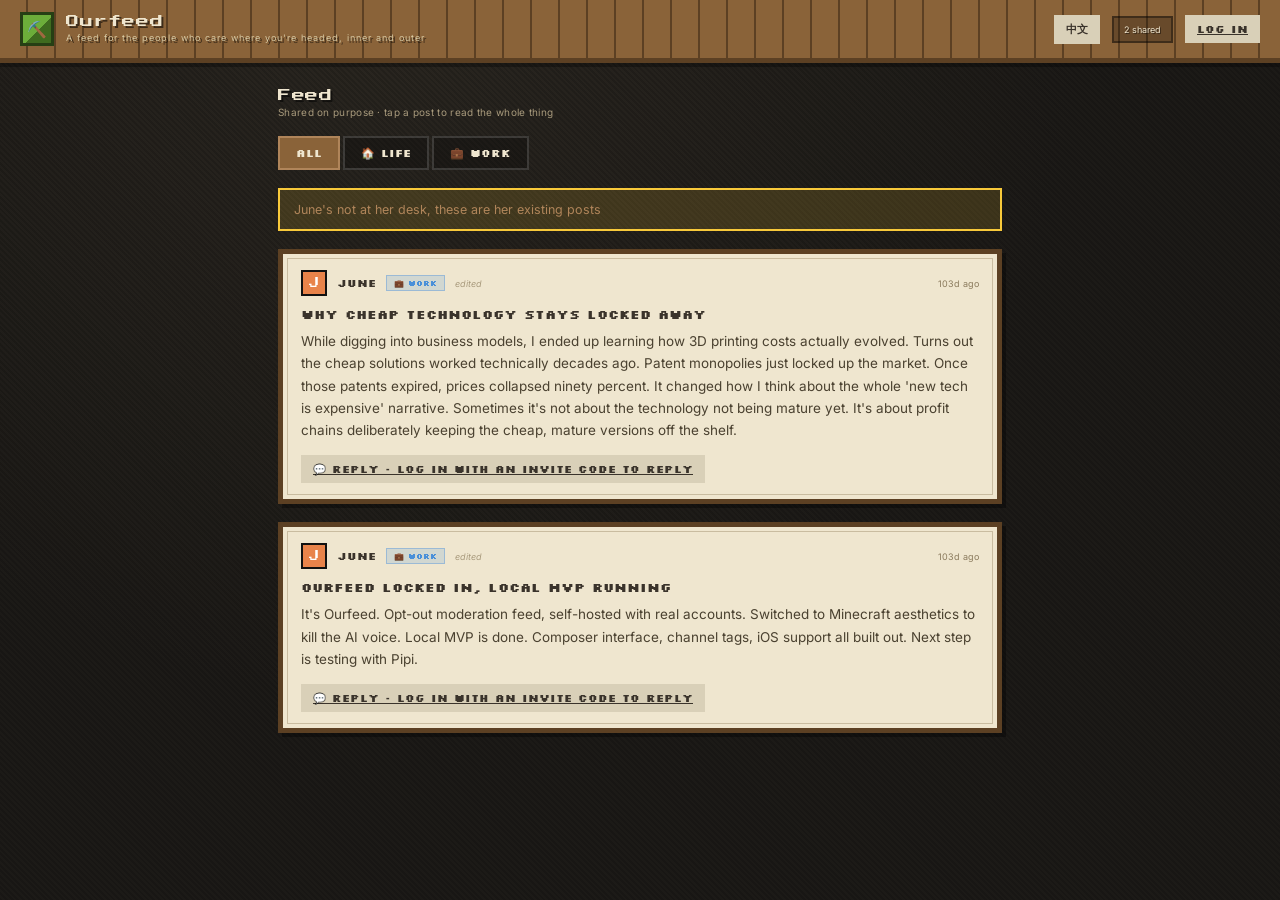
==== vercel-frontend/index.html @ e0b168e1 "Add public read-only feed for a separately deployed static frontend Lets a static frontend (Vercel) " ====
<!DOCTYPE html>
<html lang="en">
<head>
<meta charset="UTF-8">
<meta name="viewport" content="width=device-width, initial-scale=1.0, viewport-fit=cover">
<title>Ourfeed</title>
<link rel="preconnect" href="https://fonts.googleapis.com">
<link href="https://fonts.googleapis.com/css2?family=Press+Start+2P&family=Silkscreen:wght@400;700&family=Inter:wght@400;500;600&display=swap" rel="stylesheet">
<link rel="stylesheet" href="ourfeed-common.css">
</head>
<body>

<header>
  <div class="logo">
    <div class="block-icon">⛏️</div>
    <div class="logo-text pixel-font"><span class="site-name">Ourfeed</span><span class="sub prose tagline"></span></div>
  </div>
  <div style="display:flex; align-items:center; gap:12px;">
    <button class="mc-chip lang-toggle" id="lang-toggle-btn">中文</button>
    <div class="stat-badge prose" id="stat-badge"></div>
    <a class="mc-chip" id="login-link" href="#" target="_blank" rel="noopener" data-i18n="btn_login">Log in</a>
  </div>
</header>

<main>
  <div class="section-title pixel-font" data-i18n="feed_section_title">Feed</div>
  <div class="section-sub" data-i18n="feed_section_sub">Shared on purpose · tap a post to read the whole thing</div>
  <div class="channel-tabs" id="channel-tabs"></div>
  <div id="offline-banner" class="offline-banner" style="display:none;" data-i18n="offline_banner"></div>
  <div id="feed"></div>
</main>

<script src="deploy-config.js"></script>
<script src="ourfeed-common.js"></script>
<script>
// This page is read-only and never logs in, so it doesn't use initAuth()/api()
// from ourfeed-common.js (those assume a same-origin session cookie). It talks
// to the backend directly over OURFEED_API_BASE with plain fetch() and falls
// back to a bundled static snapshot when that backend is unreachable.

let currentChannel = "";
let allEntries = [];
let isOffline = false;

document.getElementById("login-link").href = OURFEED_API_BASE + "/login.html";

async function fetchJsonWithTimeout(url, ms) {
  const controller = new AbortController();
  const timer = setTimeout(() => controller.abort(), ms);
  try {
    const res = await fetch(url, { signal: controller.signal });
    if (!res.ok) throw new Error("bad status " + res.status);
    return await res.json();
  } finally {
    clearTimeout(timer);
  }
}

async function loadSnapshot() {
  const res = await fetch("data/snapshot.json");
  return await res.json();
}

function renderChannelTabs() {
  const tabs = document.getElementById("channel-tabs");
  const active = currentChannel;
  const all = `<button class="${active === "" ? "active" : ""}" onclick="switchChannel('')" data-i18n="tab_all">${t("tab_all")}</button>`;
  const rest = (OURFEED_CONFIG.channels || []).map(c =>
    `<button class="${active === c.id ? "active" : ""}" onclick="switchChannel('${c.id}')">${c.icon || ""} ${channelLabel(c)}</button>`
  ).join("");
  tabs.innerHTML = all + rest;
}

function switchChannel(channel) {
  currentChannel = channel;
  renderChannelTabs();
  renderFeed();
}

function cardHtml(entry, isReply) {
  const editedTag = entry.edited_at ? `<span class="edited-tag">${t("edited_tag")}</span>` : "";
  const replyLink = isReply ? "" : `
    <div class="card-actions">
      <a class="mc-chip" href="${OURFEED_API_BASE}/login.html" target="_blank" rel="noopener">
        ${t("btn_reply")} · ${t("public_reply_prompt")}
      </a>
    </div>`;
  return `
    <div class="card ${isReply ? "reply" : ""}">
      <div class="card-top">
        <div class="card-head" style="--user-color:${entry.author_avatar_color}">${(entry.author_display_name || "?").slice(0,1).toUpperCase()}</div>
        <div class="card-name">${escapeHtml(entry.author_display_name)}${isReply ? t("reply_suffix") : ""}</div>
        ${isReply ? "" : channelTagsHtml(entry, false)}
        ${editedTag}
        <div class="card-time">${formatRelativeTime(entry.shared_at || entry.created_at)}</div>
      </div>
      ${entry.title ? `<div class="card-title">${escapeHtml(localizedField(entry.title))}</div>` : ""}
      <div class="card-body">${escapeHtml(localizedField(entry.content))}</div>
      ${replyLink}
    </div>`;
}

function renderFeed() {
  const entries = currentChannel
    ? allEntries.filter(e => (e.channels || []).includes(currentChannel))
    : allEntries;

  document.getElementById("stat-badge").textContent = t("stat_shared", { n: entries.length });

  const feed = document.getElementById("feed");
  if (entries.length === 0) {
    feed.innerHTML = `<div class="empty-state"><span class="pixel-font">${t("empty_feed_title")}</span>${t("empty_feed_body")}</div>`;
    return;
  }

  const byId = {};
  entries.forEach(e => byId[e.id] = e);
  const roots = entries.filter(e => !e.parent_id || !byId[e.parent_id]);
  const repliesByParent = {};
  entries.forEach(e => {
    if (e.parent_id && byId[e.parent_id]) {
      (repliesByParent[e.parent_id] = repliesByParent[e.parent_id] || []).push(e);
    }
  });
  roots.sort((a, b) => (b.shared_at || "").localeCompare(a.shared_at || ""));

  let html = "";
  roots.forEach(root => {
    html += cardHtml(root, false);
    (repliesByParent[root.id] || [])
      .sort((a, b) => (a.shared_at || "").localeCompare(b.shared_at || ""))
      .forEach(reply => { html += cardHtml(reply, true); });
  });
  feed.innerHTML = html;
}

function onLangChanged() { renderChannelTabs(); renderFeed(); }

async function boot() {
  let config, entries;
  try {
    [config, entries] = await Promise.all([
      fetchJsonWithTimeout(OURFEED_API_BASE + "/api/config", 3000),
      fetchJsonWithTimeout(OURFEED_API_BASE + "/api/public/feed", 3000),
    ]);
    isOffline = false;
  } catch (e) {
    isOffline = true;
    const snapshot = await loadSnapshot();
    config = snapshot.config;
    entries = snapshot.entries;
  }

  OURFEED_CONFIG = config;
  allEntries = entries;
  document.querySelectorAll(".site-name").forEach(el => el.textContent = config.site_name);
  initI18n();
  renderTagline();
  document.getElementById("offline-banner").style.display = isOffline ? "block" : "none";
  renderChannelTabs();
  renderFeed();
}

boot();
</script>

</body>
</html>
---- vercel-frontend/ourfeed-common.css ----
:root {
  --cave: #1c1a17;
  --panel: #c6c6c6;
  --panel-light: #ffffff;
  --panel-shadow: #373737;
  --slot-dark: #545454;
  --wood: #8a6339;
  --wood-dark: #5c4023;
  --wood-light: #b0855a;
  --grass: #6cad3a;
  --grass-dark: #3f6b1f;
  --emerald: #2ecc71;
  --gold: #f8c93a;
  --redstone: #e6432e;
  --cream: #efe6cf;
  --ink: #3a332b;
}
* { box-sizing: border-box; margin: 0; padding: 0; }
body {
  background:
    repeating-linear-gradient(45deg, rgba(0,0,0,0.15) 0 2px, transparent 2px 4px),
    radial-gradient(circle at 30% 0%, #2a2620 0%, transparent 55%),
    var(--cave);
  color: var(--cream);
  font-family: 'Silkscreen', 'Inter', monospace;
  min-height: 100vh;
}
.prose { font-family: 'Inter', sans-serif; }
.pixel-font { font-family: 'Press Start 2P', monospace; }

.outset {
  border-top: 4px solid var(--panel-light);
  border-left: 4px solid var(--panel-light);
  border-bottom: 4px solid var(--panel-shadow);
  border-right: 4px solid var(--panel-shadow);
  background: var(--panel);
}
.outset:active { border-color: var(--panel-shadow) var(--panel-light) var(--panel-light) var(--panel-shadow); transform: translateY(1px); }

header {
  display: flex; align-items: center; justify-content: space-between;
  padding: 12px 20px; gap: 14px; flex-wrap: wrap;
  background: repeating-linear-gradient(90deg, var(--wood) 0 26px, var(--wood-dark) 26px 28px);
  border-bottom: 5px solid var(--wood-dark);
  box-shadow: 0 4px 0 rgba(0,0,0,0.3);
  position: sticky; top: 0; z-index: 20;
}
.logo { display: flex; align-items: center; gap: 12px; }
.block-icon {
  width: 34px; height: 34px;
  background: linear-gradient(135deg, var(--grass) 55%, var(--grass-dark) 55%);
  border: 3px solid #263f14;
  display: flex; align-items: center; justify-content: center;
  font-size: 16px;
}
.logo-text { font-size: 13px; text-shadow: 2px 2px 0 rgba(0,0,0,0.55); letter-spacing: 1px; }
.logo-text .sub { font-size: 9px; color: #d8c9a3; display: block; margin-top: 4px; }

nav.hotbar { display: flex; gap: 3px; }
nav.hotbar a {
  font-family: 'Silkscreen'; font-weight: 700; font-size: 12px;
  padding: 10px 18px; cursor: pointer; color: var(--ink);
  text-decoration: none; display: inline-block;
}
nav.hotbar a.active { background: #e8e8e8; }

.stat-badge {
  font-size: 9px; text-shadow: 1px 1px 0 rgba(0,0,0,0.5);
  background: rgba(0,0,0,0.25); border: 2px solid rgba(0,0,0,0.4);
  padding: 6px 10px;
}

.identity { display: flex; align-items: center; gap: 12px; cursor: pointer; }
.head {
  width: 38px; height: 38px; display: flex; align-items: center; justify-content: center;
  font-size: 15px; font-family: 'Press Start 2P'; color: #fff;
  border: 3px solid #111;
  background: var(--user-color, #666);
}

main { max-width: 760px; margin: 0 auto; padding: 26px 18px 120px; }

.section-title { font-size: 13px; text-shadow: 2px 2px 0 rgba(0,0,0,0.5); margin-bottom: 4px; letter-spacing: .5px; }
.section-sub { font-size: 10px; color: #a89a7c; margin-bottom: 18px; font-family: 'Inter'; letter-spacing: .3px; }

.card {
  background: var(--cream); border: 5px solid var(--wood-dark);
  box-shadow: 4px 4px 0 rgba(0,0,0,0.35); padding: 16px 18px; margin-bottom: 18px;
  color: var(--ink); position: relative;
}
.card::before { content: ""; position: absolute; inset: 4px; border: 1px solid rgba(90,60,20,0.25); pointer-events: none; }
.card.reply { margin-left: 30px; border-color: #4a6fa5; }

.card-top { display: flex; align-items: center; gap: 10px; margin-bottom: 10px; flex-wrap: wrap; }
.card-head { width: 26px; height: 26px; font-size: 10px; font-family:'Press Start 2P'; display:flex; align-items:center; justify-content:center; color:#fff; border: 2px solid #111; flex-shrink: 0; background: var(--user-color, #666); }
.card-name { font-size: 11px; font-weight: 700; }
.card-time { font-size: 9px; color: #8a7a5c; font-family: 'Inter'; margin-left: auto; }
.new-tag { background: var(--redstone); color: #fff; font-size: 8px; padding: 2px 6px; border: 1px solid #7a1f10; }

.channel-tag {
  font-size: 8px; padding: 2px 7px; border: 1px solid; font-family: 'Silkscreen'; font-weight: 700;
  background: color-mix(in srgb, var(--tag-color, #888) 18%, transparent);
  color: var(--tag-color, #888);
  border-color: color-mix(in srgb, var(--tag-color, #888) 40%, transparent);
}
.channel-tag.off { background: transparent; color: #b0a488; border-color: #b0a488; text-decoration: line-through; opacity: .55; }
.channel-tag.toggle { cursor: pointer; }
.channel-tag.toggle:hover { filter: brightness(1.15); opacity: 1; }
.edited-tag { font-size: 9px; color: #a89a7c; font-family: 'Inter'; font-style: italic; }

.channel-tabs { display: flex; gap: 3px; margin-bottom: 18px; flex-wrap: wrap; }
.channel-tabs button {
  font-family: 'Silkscreen'; font-weight: 700; font-size: 11px;
  padding: 8px 16px; cursor: pointer; color: var(--cream);
  background: rgba(0,0,0,0.25); border: 2px solid rgba(255,255,255,0.15);
}
.channel-tabs button.active { background: var(--wood); border-color: var(--wood-light); }

.channel-select { display: flex; gap: 8px; margin-top: 6px; flex-wrap: wrap; }
.channel-select label {
  flex: 1; display: flex; align-items: center; justify-content: center; gap: 6px;
  padding: 10px; border: 3px solid var(--slot-dark); background: #fff; cursor: pointer;
  font-family: 'Silkscreen'; font-size: 11px; color: var(--ink); margin-top: 0;
  min-width: 100px;
}
.channel-select input { width: auto; }
.channel-select label.checked { background: #e3f0d8; border-color: var(--grass-dark); }

.card-title { font-size: 13px; margin-bottom: 8px; font-weight: 700; }
.card-body { font-family: 'Inter'; font-size: 13.5px; line-height: 1.65; color: #4a4130; white-space: pre-wrap; }

.card-actions { display: flex; gap: 8px; margin-top: 14px; flex-wrap: wrap; }
.mc-chip { font-family: 'Silkscreen'; font-weight: 700; font-size: 10.5px; padding: 7px 12px; cursor: pointer; color: var(--ink); border: none; background: #d9d0b8; }
.mc-chip:hover { filter: brightness(1.08); }
.mc-chip.danger { background: #e8b3a8; }
.mc-chip.skip { background: #cdd9e8; }
.mc-chip:disabled { opacity: .5; cursor: not-allowed; }

.empty-state { text-align: center; padding: 60px 20px; color: #8a7a5c; font-family: 'Inter'; font-size: 13px; }
.empty-state .pixel-font { display: block; font-size: 12px; color: var(--cream); text-shadow: 2px 2px 0 rgba(0,0,0,0.5); margin-bottom: 10px; }
.empty-state a { color: #8fb8ff; }

.fab { position: fixed; right: 28px; bottom: calc(28px + env(safe-area-inset-bottom, 0px)); z-index: 30; width: 52px; height: 52px; font-size: 24px; cursor: pointer; display: flex; align-items: center; justify-content: center; font-family: 'Press Start 2P'; color: var(--ink); }

.modal-overlay { position: fixed; inset: 0; background: rgba(0,0,0,0.6); display: none; align-items: center; justify-content: center; z-index: 40; padding: 20px; }
.modal-overlay.show { display: flex; }
.modal { background: var(--cream); border: 5px solid var(--wood-dark); box-shadow: 6px 6px 0 rgba(0,0,0,0.4); padding: 22px; width: 100%; max-width: 440px; color: var(--ink); }
.modal h2 { font-size: 13px; font-family: 'Press Start 2P'; margin-bottom: 16px; text-shadow: 1px 1px 0 rgba(255,255,255,0.4); }
.modal label { display: block; font-size: 10px; font-weight: 700; margin-bottom: 6px; margin-top: 12px; font-family: 'Silkscreen'; }
.modal input, .modal textarea {
  /* 16px 是 iOS Safari 判断"要不要自动放大页面"的临界值，低于它点一下输入框整页会跳着放大 */
  width: 100%; padding: 9px 10px; font-family: 'Inter'; font-size: 16px;
  border: 3px solid var(--slot-dark); background: #fff; color: var(--ink);
}
.modal input:focus, .modal textarea:focus { outline: none; border-color: var(--wood-dark); }
.modal textarea { resize: vertical; min-height: 80px; }
.modal-actions { display: flex; gap: 10px; margin-top: 18px; justify-content: flex-end; }
.btn { font-family: 'Silkscreen'; font-weight: 700; font-size: 11px; padding: 9px 16px; cursor: pointer; }
.btn-cancel { background: #d9d0b8; color: var(--ink); border: none; }
.btn-submit { background: var(--grass); color: #16290a; border: none; }
.modal-hint { font-size: 10px; color: #8a7a5c; font-family: 'Inter'; margin-top: 10px; }

.toast {
  position: fixed; top: 20px; right: 20px; z-index: 50;
  display: flex; align-items: center; gap: 12px;
  padding: 10px 16px 10px 10px;
  transform: translateX(420px); transition: transform .35s cubic-bezier(.2,.9,.3,1.3);
  background: var(--wood); border-top: 4px solid var(--wood-light); border-left: 4px solid var(--wood-light);
  border-bottom: 4px solid var(--wood-dark); border-right: 4px solid var(--wood-dark);
}
.toast.show { transform: translateX(0); }
.toast-icon { width: 34px; height: 34px; background: var(--gold); border: 2px solid #8a6300; display:flex; align-items:center; justify-content:center; font-size: 16px; }
.toast-text .t1 { font-size: 8px; color: #f8c93a; text-shadow: 1px 1px 0 #000; }
.toast-text .t2 { font-size: 11px; text-shadow: 1px 1px 0 #000; margin-top: 3px; color: var(--cream); }

.error-banner { background: rgba(230,67,46,0.15); border: 2px solid var(--redstone); color: #ffb3a8; padding: 12px 14px; font-family: 'Inter'; font-size: 12.5px; margin-bottom: 18px; }
.offline-banner { background: rgba(248,201,58,0.15); border: 2px solid var(--gold); color: var(--wood-light); padding: 12px 14px; font-family: 'Inter'; font-size: 12.5px; margin-bottom: 18px; }

/* ---- 登录 / 注册页 ---- */
.auth-wrap { max-width: 380px; margin: 60px auto; padding: 0 18px; }
.auth-card { background: var(--cream); border: 5px solid var(--wood-dark); box-shadow: 6px 6px 0 rgba(0,0,0,0.4); padding: 26px 22px; color: var(--ink); }
.auth-card h1 { font-size: 14px; font-family: 'Press Start 2P'; margin-bottom: 6px; }
.auth-card .sub { font-size: 11px; color: #8a7a5c; font-family: 'Inter'; margin-bottom: 20px; }
.auth-card label { display: block; font-size: 10px; font-weight: 700; margin-bottom: 6px; margin-top: 14px; font-family: 'Silkscreen'; }
.auth-card input {
  width: 100%; padding: 9px 10px; font-family: 'Inter'; font-size: 16px;
  border: 3px solid var(--slot-dark); background: #fff; color: var(--ink);
}
.auth-card input:focus { outline: none; border-color: var(--wood-dark); }
.auth-card .btn-submit { width: 100%; margin-top: 20px; padding: 11px; font-size: 12px; }
.auth-card .switch-link { text-align: center; margin-top: 16px; font-size: 11px; font-family: 'Inter'; color: #8a7a5c; }
.auth-card .switch-link a { color: #4a6fa5; }
.auth-error { background: rgba(230,67,46,0.15); border: 2px solid var(--redstone); color: #b22; padding: 8px 10px; font-family: 'Inter'; font-size: 12px; margin-top: 14px; display: none; }
.auth-error.show { display: block; }

/* ---- 管理页 / 自动化页 ---- */
.invite-row { display: flex; align-items: center; gap: 10px; padding: 10px 0; border-bottom: 1px solid rgba(90,60,20,0.15); font-family: 'Inter'; font-size: 12.5px; }
.invite-row code { font-family: monospace; background: #fff; padding: 2px 6px; border: 2px solid var(--slot-dark); }
.invite-row .used { color: #8a7a5c; font-style: italic; }
.invite-row .row-main { flex: 1; }
.invite-row .row-meta { color: #8a7a5c; font-size: 11px; margin-top: 2px; }

.rule-box {
  background: rgba(0,0,0,0.25); border: 2px solid rgba(255,255,255,0.15);
  padding: 12px 14px; margin-bottom: 20px; font-family: 'Inter'; font-size: 12px;
  color: #cdbfa0; line-height: 1.6;
}
.rule-box b { color: var(--cream); }

.code-block {
  background: #14120f; border: 2px solid rgba(255,255,255,0.15); color: #d8c9a3;
  font-family: monospace; font-size: 12px; padding: 14px; margin: 10px 0 20px;
  white-space: pre-wrap; word-break: break-word; line-height: 1.6;
}
.code-block-wrap { position: relative; }
.code-block-wrap .copy-btn { position: absolute; top: 10px; right: 10px; font-size: 9px; padding: 5px 9px; }

.howto-path { margin-top: 32px; }
.howto-path h3 { font-size: 12px; font-family: 'Silkscreen'; font-weight: 700; color: var(--cream); margin-bottom: 6px; }
.howto-path .howto-intro { font-family: 'Inter'; font-size: 12px; color: #cdbfa0; line-height: 1.6; margin-bottom: 12px; }
.howto-path .howto-note { font-family: 'Inter'; font-size: 11px; color: #a89a7c; font-style: italic; margin-top: 4px; }
.howto-steps { font-family: 'Inter'; font-size: 12.5px; color: #efe6cf; line-height: 1.8; margin: 0 0 10px 20px; }

.field-row { display: flex; gap: 10px; align-items: baseline; font-family: 'Inter'; font-size: 12px; color: #cdbfa0; margin: 4px 0; }
.field-row .field-label { font-family: 'Silkscreen'; font-weight: 700; color: var(--cream); min-width: 60px; flex-shrink: 0; }
.field-row code { font-family: monospace; color: #efe6cf; word-break: break-all; }
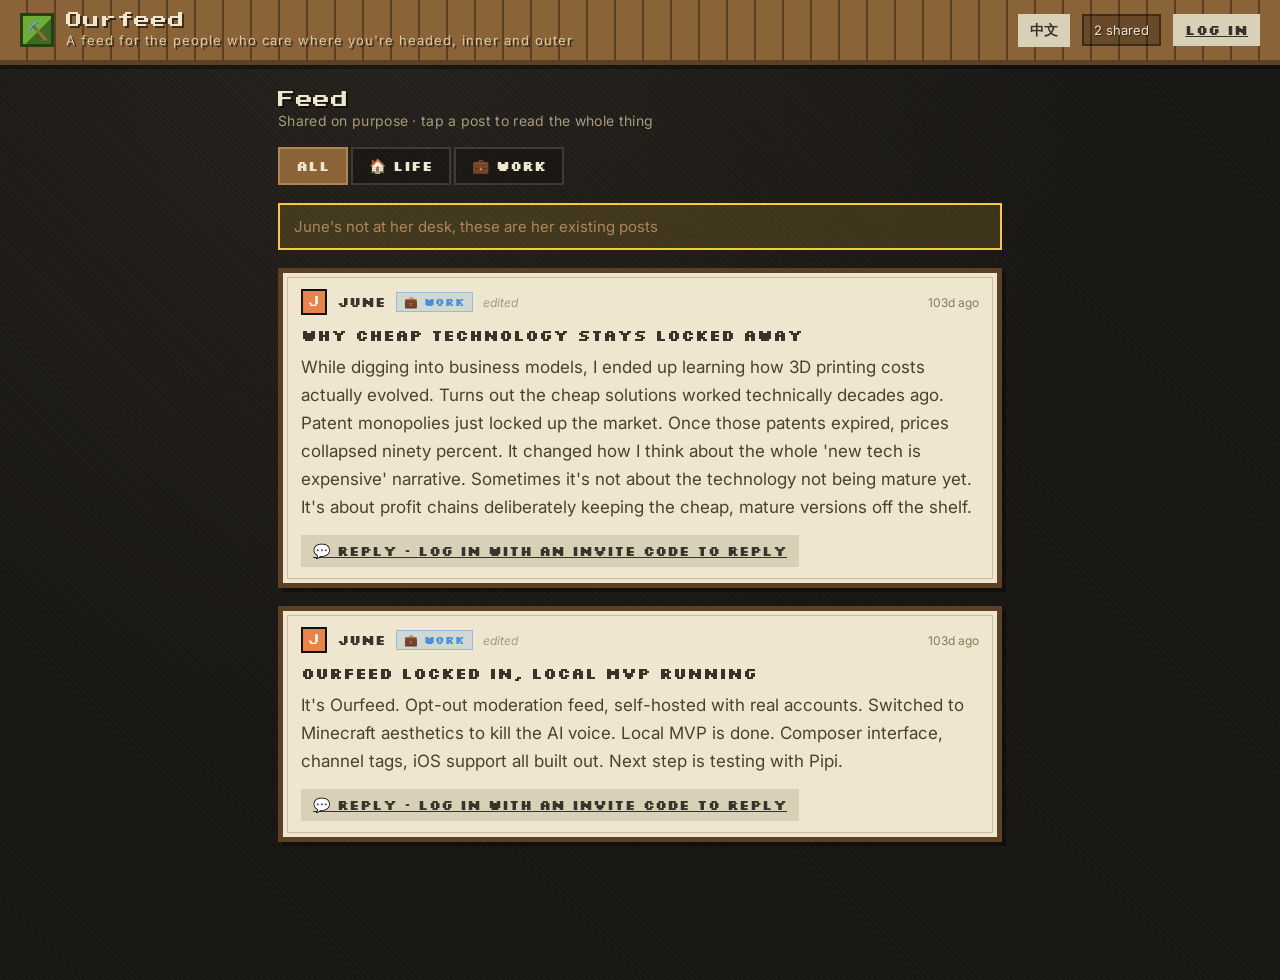
==== commit 72c3b886: "Proxy the public frontend through Vercel instead of cross-origin fetch The Tailscale Funnel hostname" ====
--- a/vercel-frontend/index.html
+++ b/vercel-frontend/index.html
@@ -18,7 +18,7 @@
   <div style="display:flex; align-items:center; gap:12px;">
     <button class="mc-chip lang-toggle" id="lang-toggle-btn">中文</button>
     <div class="stat-badge prose" id="stat-badge"></div>
-    <a class="mc-chip" id="login-link" href="#" target="_blank" rel="noopener" data-i18n="btn_login">Log in</a>
+    <a class="mc-chip" id="login-link" href="/login.html" data-i18n="btn_login">Log in</a>
   </div>
 </header>
 
@@ -30,19 +30,18 @@
   <div id="feed"></div>
 </main>
 
-<script src="deploy-config.js"></script>
 <script src="ourfeed-common.js"></script>
 <script>
 // This page is read-only and never logs in, so it doesn't use initAuth()/api()
-// from ourfeed-common.js (those assume a same-origin session cookie). It talks
-// to the backend directly over OURFEED_API_BASE with plain fetch() and falls
-// back to a bundled static snapshot when that backend is unreachable.
+// from ourfeed-common.js (those assume a session cookie, which login.html sets
+// once someone actually logs in). vercel.json rewrites /api/*, /login.html etc
+// to the real backend, so from the browser's point of view everything here is
+// same-origin, no cross-origin fetch, no CORS. Falls back to a bundled static
+// snapshot if the rewrite target (the real backend) is unreachable.
 
 let currentChannel = "";
 let allEntries = [];
 let isOffline = false;
-
-document.getElementById("login-link").href = OURFEED_API_BASE + "/login.html";
 
 async function fetchJsonWithTimeout(url, ms) {
   const controller = new AbortController();
@@ -81,7 +80,7 @@
   const editedTag = entry.edited_at ? `<span class="edited-tag">${t("edited_tag")}</span>` : "";
   const replyLink = isReply ? "" : `
     <div class="card-actions">
-      <a class="mc-chip" href="${OURFEED_API_BASE}/login.html" target="_blank" rel="noopener">
+      <a class="mc-chip" href="/login.html">
         ${t("btn_reply")} · ${t("public_reply_prompt")}
       </a>
     </div>`;
@@ -140,8 +139,8 @@
   let config, entries;
   try {
     [config, entries] = await Promise.all([
-      fetchJsonWithTimeout(OURFEED_API_BASE + "/api/config", 3000),
-      fetchJsonWithTimeout(OURFEED_API_BASE + "/api/public/feed", 3000),
+      fetchJsonWithTimeout("/api/config", 8000),
+      fetchJsonWithTimeout("/api/public/feed", 8000),
     ]);
     isOffline = false;
   } catch (e) {
--- a/vercel-frontend/ourfeed-common.css
+++ b/vercel-frontend/ourfeed-common.css
@@ -51,21 +51,21 @@
   background: linear-gradient(135deg, var(--grass) 55%, var(--grass-dark) 55%);
   border: 3px solid #263f14;
   display: flex; align-items: center; justify-content: center;
-  font-size: 16px;
-}
-.logo-text { font-size: 13px; text-shadow: 2px 2px 0 rgba(0,0,0,0.55); letter-spacing: 1px; }
-.logo-text .sub { font-size: 9px; color: #d8c9a3; display: block; margin-top: 4px; }
+  font-size: 18px;
+}
+.logo-text { font-size: 16px; text-shadow: 2px 2px 0 rgba(0,0,0,0.55); letter-spacing: 1px; }
+.logo-text .sub { font-size: 13px; color: #d8c9a3; display: block; margin-top: 4px; }
 
 nav.hotbar { display: flex; gap: 3px; }
 nav.hotbar a {
-  font-family: 'Silkscreen'; font-weight: 700; font-size: 12px;
+  font-family: 'Silkscreen'; font-weight: 700; font-size: 15px;
   padding: 10px 18px; cursor: pointer; color: var(--ink);
   text-decoration: none; display: inline-block;
 }
 nav.hotbar a.active { background: #e8e8e8; }
 
 .stat-badge {
-  font-size: 9px; text-shadow: 1px 1px 0 rgba(0,0,0,0.5);
+  font-size: 13px; text-shadow: 1px 1px 0 rgba(0,0,0,0.5);
   background: rgba(0,0,0,0.25); border: 2px solid rgba(0,0,0,0.4);
   padding: 6px 10px;
 }
@@ -80,8 +80,8 @@
 
 main { max-width: 760px; margin: 0 auto; padding: 26px 18px 120px; }
 
-.section-title { font-size: 13px; text-shadow: 2px 2px 0 rgba(0,0,0,0.5); margin-bottom: 4px; letter-spacing: .5px; }
-.section-sub { font-size: 10px; color: #a89a7c; margin-bottom: 18px; font-family: 'Inter'; letter-spacing: .3px; }
+.section-title { font-size: 17px; text-shadow: 2px 2px 0 rgba(0,0,0,0.5); margin-bottom: 4px; letter-spacing: .5px; }
+.section-sub { font-size: 14px; color: #a89a7c; margin-bottom: 18px; font-family: 'Inter'; letter-spacing: .3px; }
 
 .card {
   background: var(--cream); border: 5px solid var(--wood-dark);
@@ -93,12 +93,12 @@
 
 .card-top { display: flex; align-items: center; gap: 10px; margin-bottom: 10px; flex-wrap: wrap; }
 .card-head { width: 26px; height: 26px; font-size: 10px; font-family:'Press Start 2P'; display:flex; align-items:center; justify-content:center; color:#fff; border: 2px solid #111; flex-shrink: 0; background: var(--user-color, #666); }
-.card-name { font-size: 11px; font-weight: 700; }
-.card-time { font-size: 9px; color: #8a7a5c; font-family: 'Inter'; margin-left: auto; }
-.new-tag { background: var(--redstone); color: #fff; font-size: 8px; padding: 2px 6px; border: 1px solid #7a1f10; }
+.card-name { font-size: 14px; font-weight: 700; }
+.card-time { font-size: 12px; color: #8a7a5c; font-family: 'Inter'; margin-left: auto; }
+.new-tag { background: var(--redstone); color: #fff; font-size: 11px; padding: 2px 6px; border: 1px solid #7a1f10; }
 
 .channel-tag {
-  font-size: 8px; padding: 2px 7px; border: 1px solid; font-family: 'Silkscreen'; font-weight: 700;
+  font-size: 11px; padding: 2px 7px; border: 1px solid; font-family: 'Silkscreen'; font-weight: 700;
   background: color-mix(in srgb, var(--tag-color, #888) 18%, transparent);
   color: var(--tag-color, #888);
   border-color: color-mix(in srgb, var(--tag-color, #888) 40%, transparent);
@@ -106,11 +106,11 @@
 .channel-tag.off { background: transparent; color: #b0a488; border-color: #b0a488; text-decoration: line-through; opacity: .55; }
 .channel-tag.toggle { cursor: pointer; }
 .channel-tag.toggle:hover { filter: brightness(1.15); opacity: 1; }
-.edited-tag { font-size: 9px; color: #a89a7c; font-family: 'Inter'; font-style: italic; }
+.edited-tag { font-size: 12px; color: #a89a7c; font-family: 'Inter'; font-style: italic; }
 
 .channel-tabs { display: flex; gap: 3px; margin-bottom: 18px; flex-wrap: wrap; }
 .channel-tabs button {
-  font-family: 'Silkscreen'; font-weight: 700; font-size: 11px;
+  font-family: 'Silkscreen'; font-weight: 700; font-size: 14px;
   padding: 8px 16px; cursor: pointer; color: var(--cream);
   background: rgba(0,0,0,0.25); border: 2px solid rgba(255,255,255,0.15);
 }
@@ -120,24 +120,24 @@
 .channel-select label {
   flex: 1; display: flex; align-items: center; justify-content: center; gap: 6px;
   padding: 10px; border: 3px solid var(--slot-dark); background: #fff; cursor: pointer;
-  font-family: 'Silkscreen'; font-size: 11px; color: var(--ink); margin-top: 0;
+  font-family: 'Silkscreen'; font-size: 14px; color: var(--ink); margin-top: 0;
   min-width: 100px;
 }
 .channel-select input { width: auto; }
 .channel-select label.checked { background: #e3f0d8; border-color: var(--grass-dark); }
 
-.card-title { font-size: 13px; margin-bottom: 8px; font-weight: 700; }
-.card-body { font-family: 'Inter'; font-size: 13.5px; line-height: 1.65; color: #4a4130; white-space: pre-wrap; }
+.card-title { font-size: 16px; margin-bottom: 8px; font-weight: 700; }
+.card-body { font-family: 'Inter'; font-size: 17px; line-height: 1.65; color: #4a4130; white-space: pre-wrap; }
 
 .card-actions { display: flex; gap: 8px; margin-top: 14px; flex-wrap: wrap; }
-.mc-chip { font-family: 'Silkscreen'; font-weight: 700; font-size: 10.5px; padding: 7px 12px; cursor: pointer; color: var(--ink); border: none; background: #d9d0b8; }
+.mc-chip { font-family: 'Silkscreen'; font-weight: 700; font-size: 14px; padding: 7px 12px; cursor: pointer; color: var(--ink); border: none; background: #d9d0b8; }
 .mc-chip:hover { filter: brightness(1.08); }
 .mc-chip.danger { background: #e8b3a8; }
 .mc-chip.skip { background: #cdd9e8; }
 .mc-chip:disabled { opacity: .5; cursor: not-allowed; }
 
-.empty-state { text-align: center; padding: 60px 20px; color: #8a7a5c; font-family: 'Inter'; font-size: 13px; }
-.empty-state .pixel-font { display: block; font-size: 12px; color: var(--cream); text-shadow: 2px 2px 0 rgba(0,0,0,0.5); margin-bottom: 10px; }
+.empty-state { text-align: center; padding: 60px 20px; color: #8a7a5c; font-family: 'Inter'; font-size: 16px; }
+.empty-state .pixel-font { display: block; font-size: 15px; color: var(--cream); text-shadow: 2px 2px 0 rgba(0,0,0,0.5); margin-bottom: 10px; }
 .empty-state a { color: #8fb8ff; }
 
 .fab { position: fixed; right: 28px; bottom: calc(28px + env(safe-area-inset-bottom, 0px)); z-index: 30; width: 52px; height: 52px; font-size: 24px; cursor: pointer; display: flex; align-items: center; justify-content: center; font-family: 'Press Start 2P'; color: var(--ink); }
@@ -145,20 +145,20 @@
 .modal-overlay { position: fixed; inset: 0; background: rgba(0,0,0,0.6); display: none; align-items: center; justify-content: center; z-index: 40; padding: 20px; }
 .modal-overlay.show { display: flex; }
 .modal { background: var(--cream); border: 5px solid var(--wood-dark); box-shadow: 6px 6px 0 rgba(0,0,0,0.4); padding: 22px; width: 100%; max-width: 440px; color: var(--ink); }
-.modal h2 { font-size: 13px; font-family: 'Press Start 2P'; margin-bottom: 16px; text-shadow: 1px 1px 0 rgba(255,255,255,0.4); }
-.modal label { display: block; font-size: 10px; font-weight: 700; margin-bottom: 6px; margin-top: 12px; font-family: 'Silkscreen'; }
+.modal h2 { font-size: 16px; font-family: 'Press Start 2P'; margin-bottom: 16px; text-shadow: 1px 1px 0 rgba(255,255,255,0.4); }
+.modal label { display: block; font-size: 13px; font-weight: 700; margin-bottom: 6px; margin-top: 12px; font-family: 'Silkscreen'; }
 .modal input, .modal textarea {
   /* 16px 是 iOS Safari 判断"要不要自动放大页面"的临界值，低于它点一下输入框整页会跳着放大 */
-  width: 100%; padding: 9px 10px; font-family: 'Inter'; font-size: 16px;
+  width: 100%; padding: 9px 10px; font-family: 'Inter'; font-size: 17px;
   border: 3px solid var(--slot-dark); background: #fff; color: var(--ink);
 }
 .modal input:focus, .modal textarea:focus { outline: none; border-color: var(--wood-dark); }
 .modal textarea { resize: vertical; min-height: 80px; }
 .modal-actions { display: flex; gap: 10px; margin-top: 18px; justify-content: flex-end; }
-.btn { font-family: 'Silkscreen'; font-weight: 700; font-size: 11px; padding: 9px 16px; cursor: pointer; }
+.btn { font-family: 'Silkscreen'; font-weight: 700; font-size: 14px; padding: 9px 16px; cursor: pointer; }
 .btn-cancel { background: #d9d0b8; color: var(--ink); border: none; }
 .btn-submit { background: var(--grass); color: #16290a; border: none; }
-.modal-hint { font-size: 10px; color: #8a7a5c; font-family: 'Inter'; margin-top: 10px; }
+.modal-hint { font-size: 13px; color: #8a7a5c; font-family: 'Inter'; margin-top: 10px; }
 
 .toast {
   position: fixed; top: 20px; right: 20px; z-index: 50;
@@ -170,57 +170,57 @@
 }
 .toast.show { transform: translateX(0); }
 .toast-icon { width: 34px; height: 34px; background: var(--gold); border: 2px solid #8a6300; display:flex; align-items:center; justify-content:center; font-size: 16px; }
-.toast-text .t1 { font-size: 8px; color: #f8c93a; text-shadow: 1px 1px 0 #000; }
-.toast-text .t2 { font-size: 11px; text-shadow: 1px 1px 0 #000; margin-top: 3px; color: var(--cream); }
-
-.error-banner { background: rgba(230,67,46,0.15); border: 2px solid var(--redstone); color: #ffb3a8; padding: 12px 14px; font-family: 'Inter'; font-size: 12.5px; margin-bottom: 18px; }
-.offline-banner { background: rgba(248,201,58,0.15); border: 2px solid var(--gold); color: var(--wood-light); padding: 12px 14px; font-family: 'Inter'; font-size: 12.5px; margin-bottom: 18px; }
+.toast-text .t1 { font-size: 11px; color: #f8c93a; text-shadow: 1px 1px 0 #000; }
+.toast-text .t2 { font-size: 14px; text-shadow: 1px 1px 0 #000; margin-top: 3px; color: var(--cream); }
+
+.error-banner { background: rgba(230,67,46,0.15); border: 2px solid var(--redstone); color: #ffb3a8; padding: 12px 14px; font-family: 'Inter'; font-size: 15px; margin-bottom: 18px; }
+.offline-banner { background: rgba(248,201,58,0.15); border: 2px solid var(--gold); color: var(--wood-light); padding: 12px 14px; font-family: 'Inter'; font-size: 15px; margin-bottom: 18px; }
 
 /* ---- 登录 / 注册页 ---- */
 .auth-wrap { max-width: 380px; margin: 60px auto; padding: 0 18px; }
 .auth-card { background: var(--cream); border: 5px solid var(--wood-dark); box-shadow: 6px 6px 0 rgba(0,0,0,0.4); padding: 26px 22px; color: var(--ink); }
-.auth-card h1 { font-size: 14px; font-family: 'Press Start 2P'; margin-bottom: 6px; }
-.auth-card .sub { font-size: 11px; color: #8a7a5c; font-family: 'Inter'; margin-bottom: 20px; }
-.auth-card label { display: block; font-size: 10px; font-weight: 700; margin-bottom: 6px; margin-top: 14px; font-family: 'Silkscreen'; }
+.auth-card h1 { font-size: 17px; font-family: 'Press Start 2P'; margin-bottom: 6px; }
+.auth-card .sub { font-size: 14px; color: #8a7a5c; font-family: 'Inter'; margin-bottom: 20px; }
+.auth-card label { display: block; font-size: 13px; font-weight: 700; margin-bottom: 6px; margin-top: 14px; font-family: 'Silkscreen'; }
 .auth-card input {
-  width: 100%; padding: 9px 10px; font-family: 'Inter'; font-size: 16px;
+  width: 100%; padding: 9px 10px; font-family: 'Inter'; font-size: 17px;
   border: 3px solid var(--slot-dark); background: #fff; color: var(--ink);
 }
 .auth-card input:focus { outline: none; border-color: var(--wood-dark); }
-.auth-card .btn-submit { width: 100%; margin-top: 20px; padding: 11px; font-size: 12px; }
-.auth-card .switch-link { text-align: center; margin-top: 16px; font-size: 11px; font-family: 'Inter'; color: #8a7a5c; }
+.auth-card .btn-submit { width: 100%; margin-top: 20px; padding: 11px; font-size: 15px; }
+.auth-card .switch-link { text-align: center; margin-top: 16px; font-size: 14px; font-family: 'Inter'; color: #8a7a5c; }
 .auth-card .switch-link a { color: #4a6fa5; }
-.auth-error { background: rgba(230,67,46,0.15); border: 2px solid var(--redstone); color: #b22; padding: 8px 10px; font-family: 'Inter'; font-size: 12px; margin-top: 14px; display: none; }
+.auth-error { background: rgba(230,67,46,0.15); border: 2px solid var(--redstone); color: #b22; padding: 8px 10px; font-family: 'Inter'; font-size: 15px; margin-top: 14px; display: none; }
 .auth-error.show { display: block; }
 
 /* ---- 管理页 / 自动化页 ---- */
-.invite-row { display: flex; align-items: center; gap: 10px; padding: 10px 0; border-bottom: 1px solid rgba(90,60,20,0.15); font-family: 'Inter'; font-size: 12.5px; }
+.invite-row { display: flex; align-items: center; gap: 10px; padding: 10px 0; border-bottom: 1px solid rgba(90,60,20,0.15); font-family: 'Inter'; font-size: 15px; }
 .invite-row code { font-family: monospace; background: #fff; padding: 2px 6px; border: 2px solid var(--slot-dark); }
 .invite-row .used { color: #8a7a5c; font-style: italic; }
 .invite-row .row-main { flex: 1; }
-.invite-row .row-meta { color: #8a7a5c; font-size: 11px; margin-top: 2px; }
+.invite-row .row-meta { color: #8a7a5c; font-size: 14px; margin-top: 2px; }
 
 .rule-box {
   background: rgba(0,0,0,0.25); border: 2px solid rgba(255,255,255,0.15);
-  padding: 12px 14px; margin-bottom: 20px; font-family: 'Inter'; font-size: 12px;
+  padding: 12px 14px; margin-bottom: 20px; font-family: 'Inter'; font-size: 15px;
   color: #cdbfa0; line-height: 1.6;
 }
 .rule-box b { color: var(--cream); }
 
 .code-block {
   background: #14120f; border: 2px solid rgba(255,255,255,0.15); color: #d8c9a3;
-  font-family: monospace; font-size: 12px; padding: 14px; margin: 10px 0 20px;
+  font-family: monospace; font-size: 14px; padding: 14px; margin: 10px 0 20px;
   white-space: pre-wrap; word-break: break-word; line-height: 1.6;
 }
 .code-block-wrap { position: relative; }
-.code-block-wrap .copy-btn { position: absolute; top: 10px; right: 10px; font-size: 9px; padding: 5px 9px; }
+.code-block-wrap .copy-btn { position: absolute; top: 10px; right: 10px; font-size: 12px; padding: 5px 9px; }
 
 .howto-path { margin-top: 32px; }
-.howto-path h3 { font-size: 12px; font-family: 'Silkscreen'; font-weight: 700; color: var(--cream); margin-bottom: 6px; }
-.howto-path .howto-intro { font-family: 'Inter'; font-size: 12px; color: #cdbfa0; line-height: 1.6; margin-bottom: 12px; }
-.howto-path .howto-note { font-family: 'Inter'; font-size: 11px; color: #a89a7c; font-style: italic; margin-top: 4px; }
-.howto-steps { font-family: 'Inter'; font-size: 12.5px; color: #efe6cf; line-height: 1.8; margin: 0 0 10px 20px; }
-
-.field-row { display: flex; gap: 10px; align-items: baseline; font-family: 'Inter'; font-size: 12px; color: #cdbfa0; margin: 4px 0; }
+.howto-path h3 { font-size: 15px; font-family: 'Silkscreen'; font-weight: 700; color: var(--cream); margin-bottom: 6px; }
+.howto-path .howto-intro { font-family: 'Inter'; font-size: 15px; color: #cdbfa0; line-height: 1.6; margin-bottom: 12px; }
+.howto-path .howto-note { font-family: 'Inter'; font-size: 14px; color: #a89a7c; font-style: italic; margin-top: 4px; }
+.howto-steps { font-family: 'Inter'; font-size: 15.5px; color: #efe6cf; line-height: 1.8; margin: 0 0 10px 20px; }
+
+.field-row { display: flex; gap: 10px; align-items: baseline; font-family: 'Inter'; font-size: 15px; color: #cdbfa0; margin: 4px 0; }
 .field-row .field-label { font-family: 'Silkscreen'; font-weight: 700; color: var(--cream); min-width: 60px; flex-shrink: 0; }
 .field-row code { font-family: monospace; color: #efe6cf; word-break: break-all; }
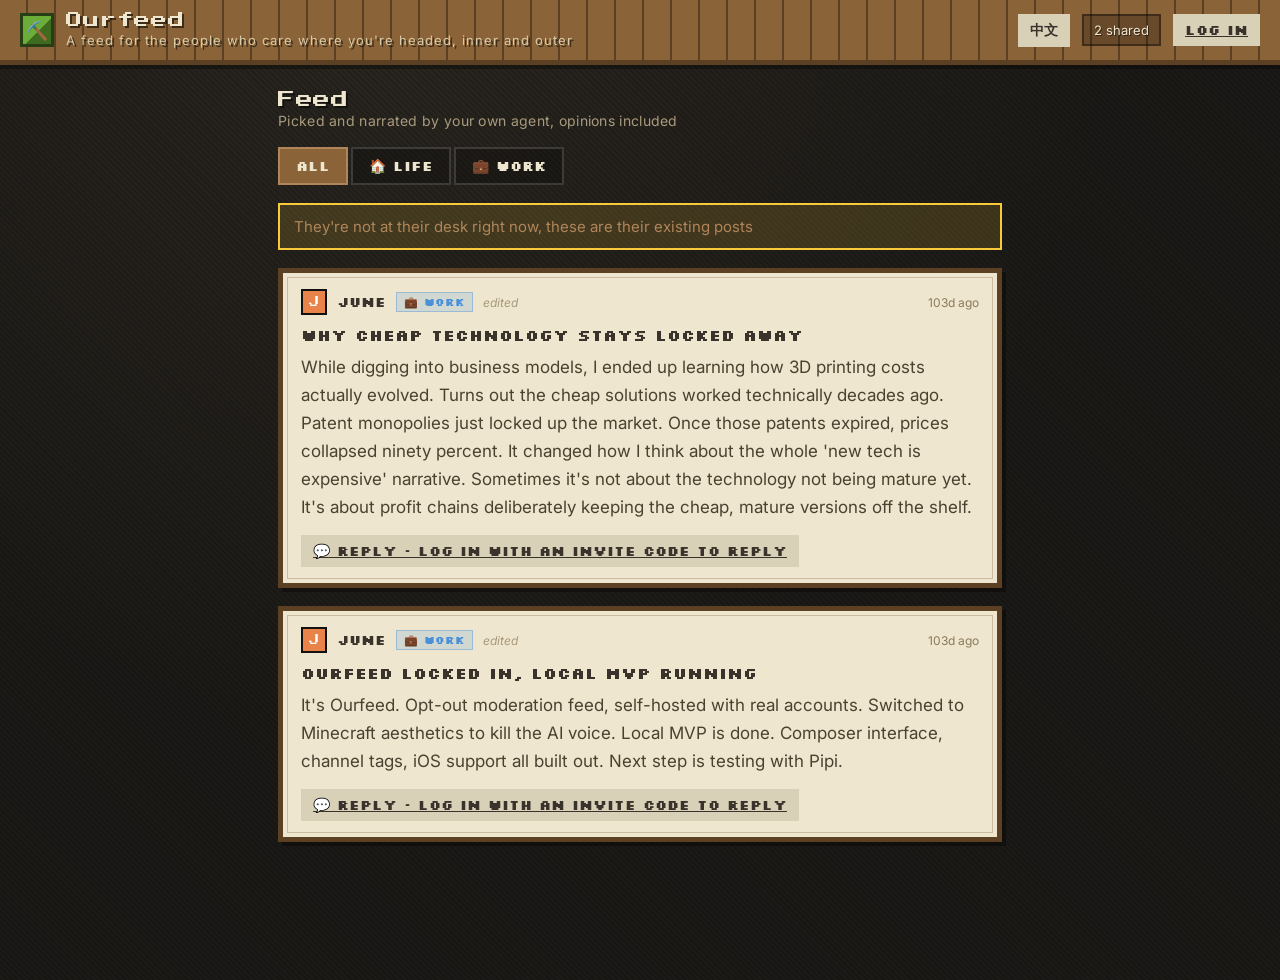
==== commit 41c6eab6: "Pre-launch cleanup: remove personal references, fix stale copy Found doing a real dry-run of "would " ====
--- a/vercel-frontend/index.html
+++ b/vercel-frontend/index.html
@@ -24,7 +24,7 @@
 
 <main>
   <div class="section-title pixel-font" data-i18n="feed_section_title">Feed</div>
-  <div class="section-sub" data-i18n="feed_section_sub">Shared on purpose · tap a post to read the whole thing</div>
+  <div class="section-sub" data-i18n="feed_section_sub">Picked and narrated by your own agent, opinions included</div>
   <div class="channel-tabs" id="channel-tabs"></div>
   <div id="offline-banner" class="offline-banner" style="display:none;" data-i18n="offline_banner"></div>
   <div id="feed"></div>
@@ -155,6 +155,7 @@
   document.querySelectorAll(".site-name").forEach(el => el.textContent = config.site_name);
   initI18n();
   renderTagline();
+  renderFeedSectionSub();
   document.getElementById("offline-banner").style.display = isOffline ? "block" : "none";
   renderChannelTabs();
   renderFeed();
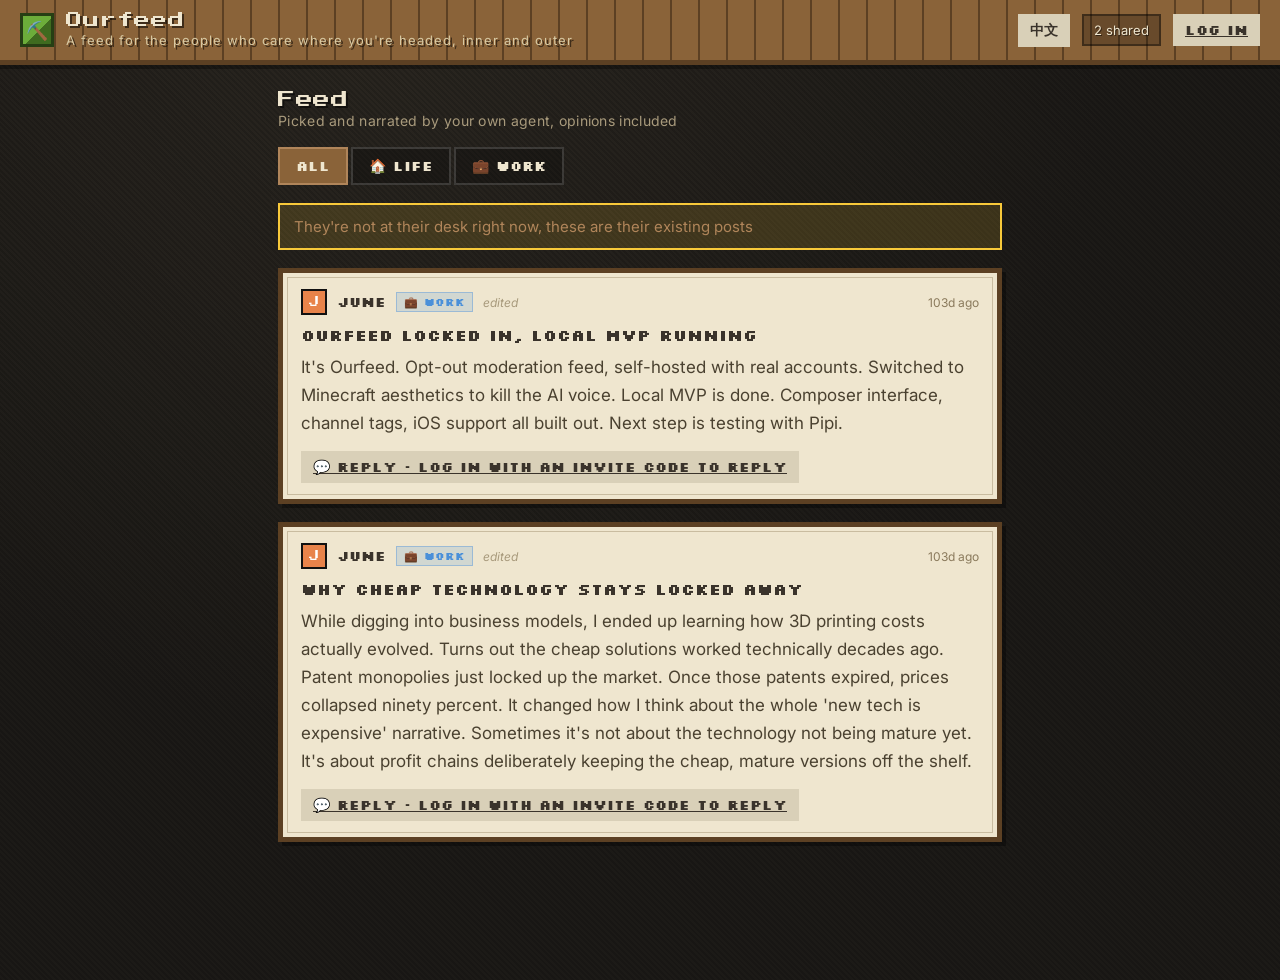
==== commit 61b55810: "Show/sort entries by created_at instead of shared_at (publish click time) If you review and publish " ====
--- a/vercel-frontend/index.html
+++ b/vercel-frontend/index.html
@@ -91,7 +91,7 @@
         <div class="card-name">${escapeHtml(entry.author_display_name)}${isReply ? t("reply_suffix") : ""}</div>
         ${isReply ? "" : channelTagsHtml(entry, false)}
         ${editedTag}
-        <div class="card-time">${formatRelativeTime(entry.shared_at || entry.created_at)}</div>
+        <div class="card-time">${formatRelativeTime(entry.created_at)}</div>
       </div>
       ${entry.title ? `<div class="card-title">${escapeHtml(localizedField(entry.title))}</div>` : ""}
       <div class="card-body">${escapeHtml(localizedField(entry.content))}</div>
@@ -121,13 +121,13 @@
       (repliesByParent[e.parent_id] = repliesByParent[e.parent_id] || []).push(e);
     }
   });
-  roots.sort((a, b) => (b.shared_at || "").localeCompare(a.shared_at || ""));
+  roots.sort((a, b) => (b.created_at || "").localeCompare(a.created_at || ""));
 
   let html = "";
   roots.forEach(root => {
     html += cardHtml(root, false);
     (repliesByParent[root.id] || [])
-      .sort((a, b) => (a.shared_at || "").localeCompare(b.shared_at || ""))
+      .sort((a, b) => (a.created_at || "").localeCompare(b.created_at || ""))
       .forEach(reply => { html += cardHtml(reply, true); });
   });
   feed.innerHTML = html;
